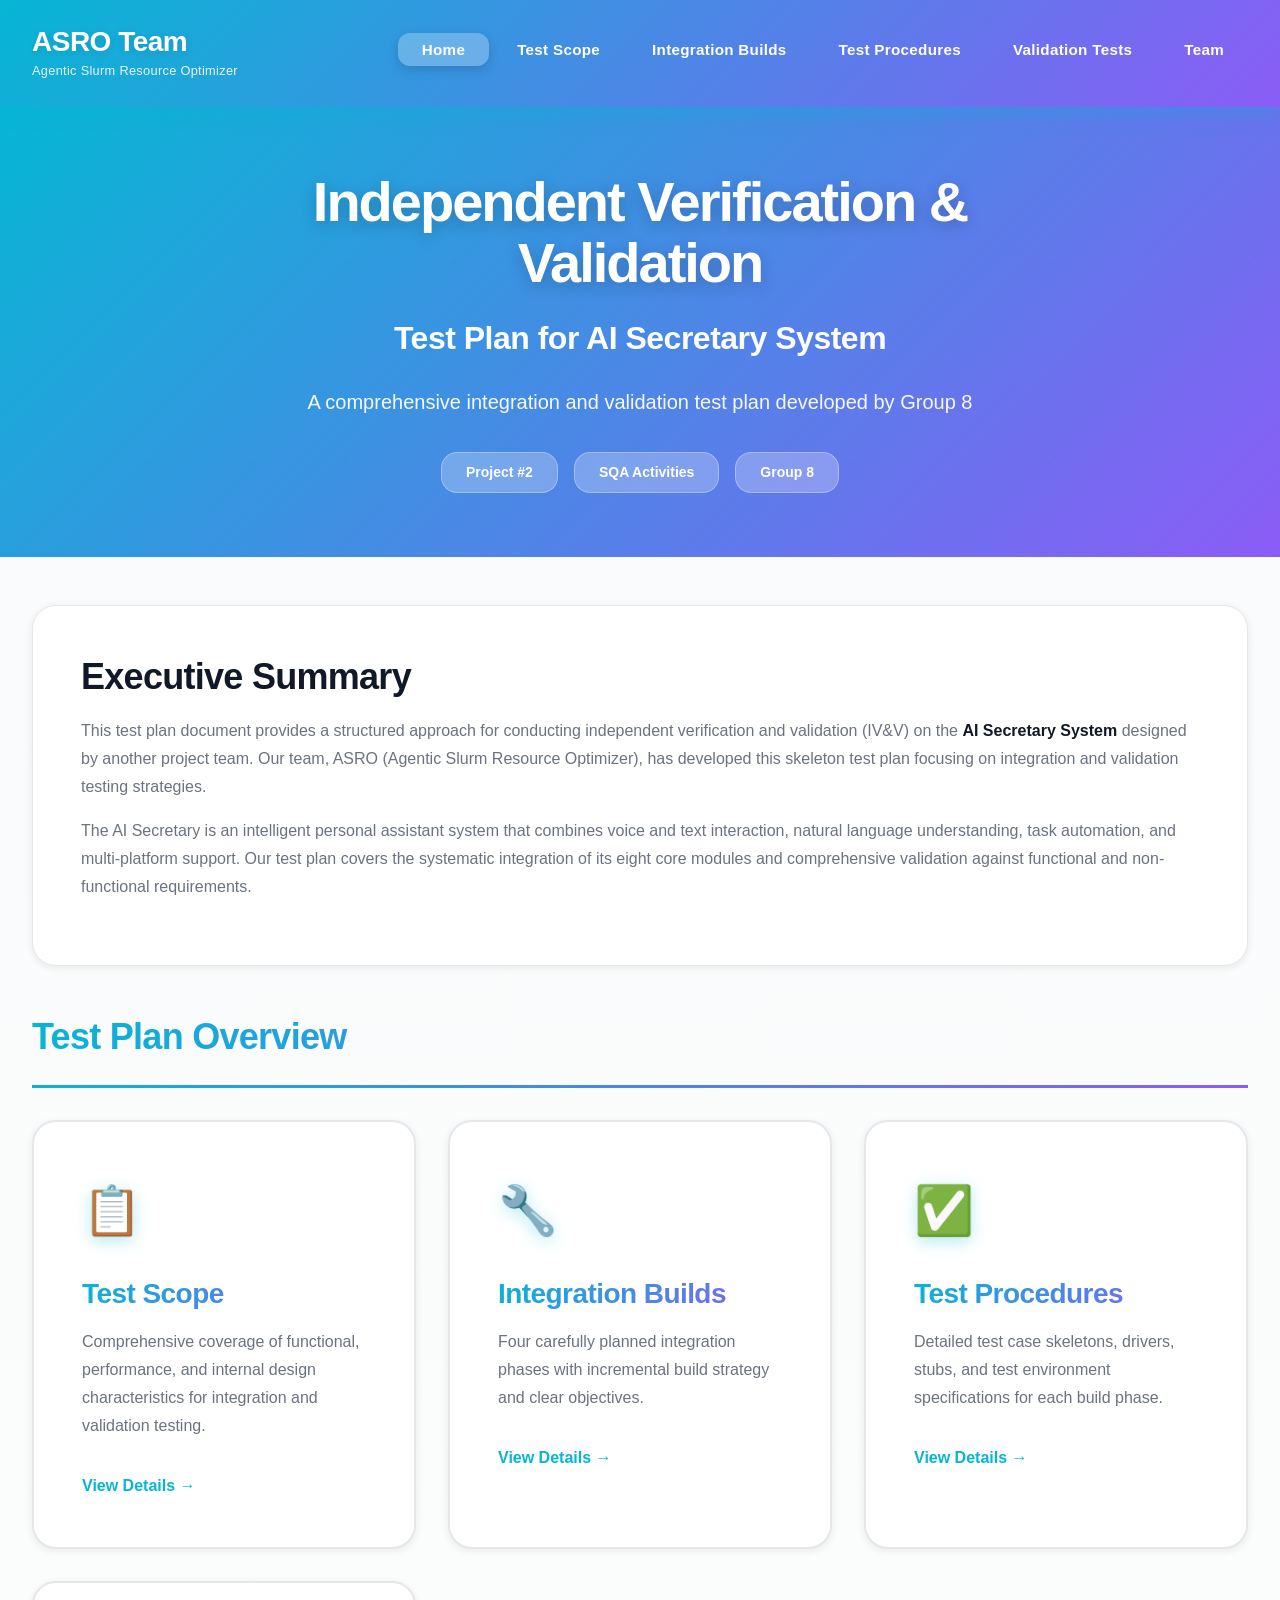
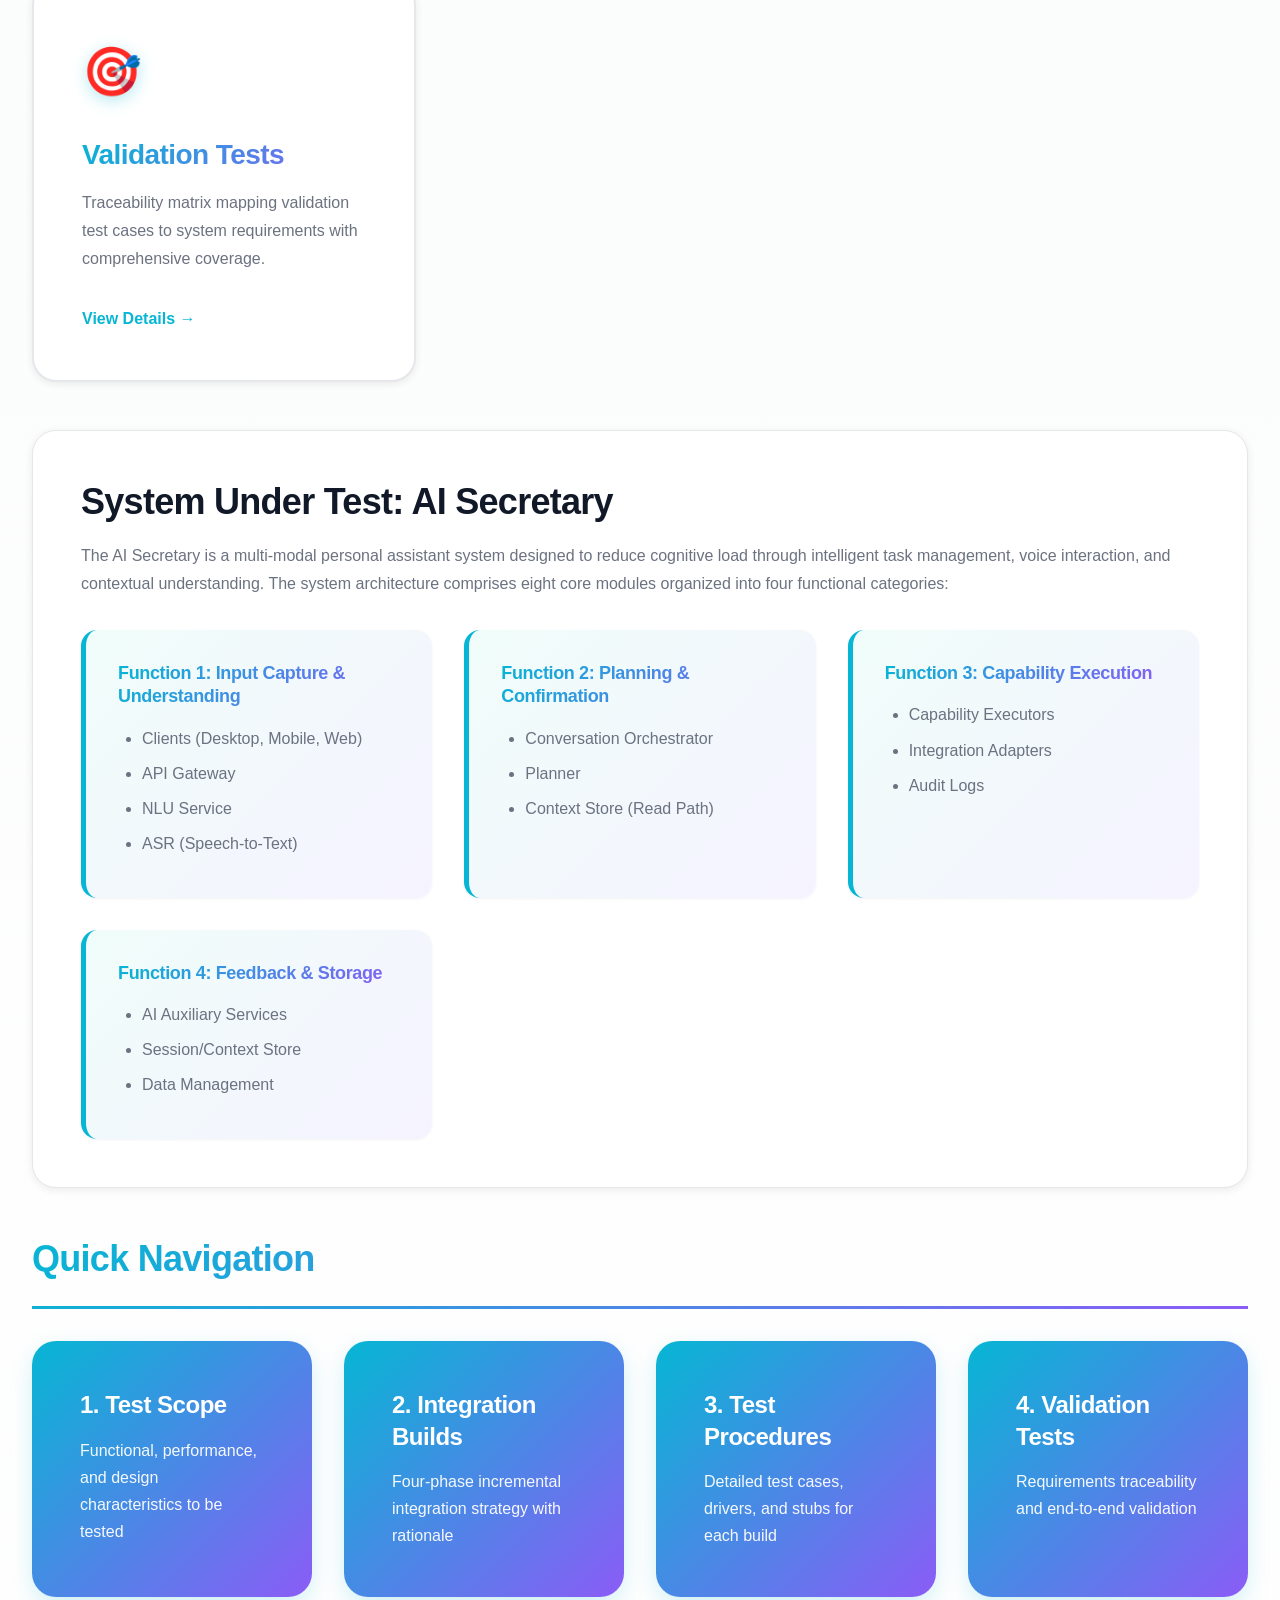
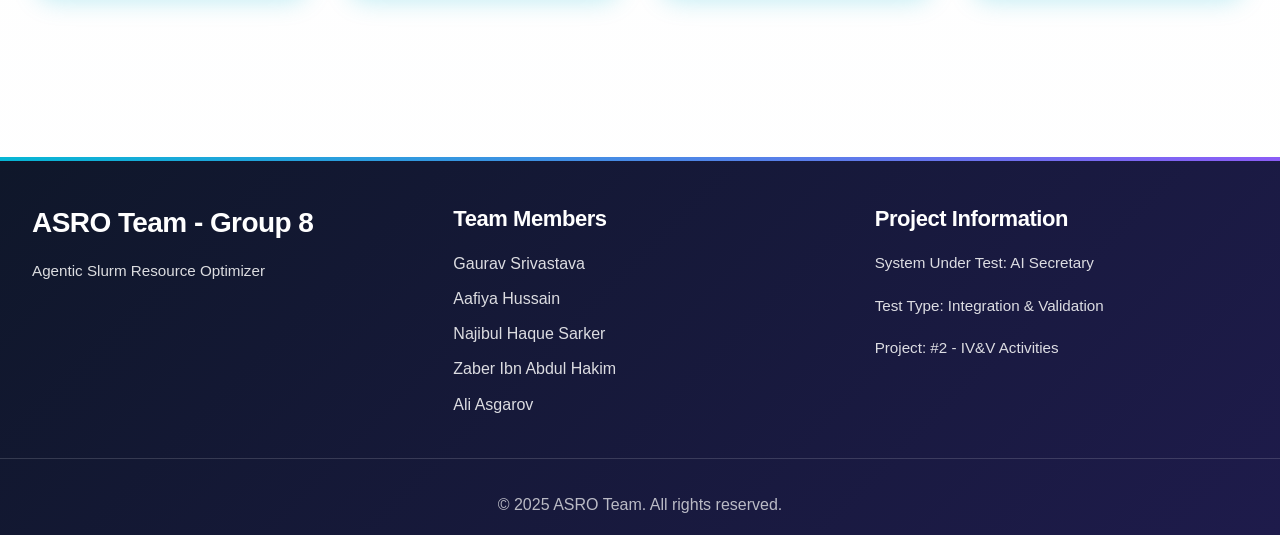
==== index.html @ b24b1ef7 "initial webpage" ====
<!DOCTYPE html>
<html lang="en">
<head>
    <meta charset="UTF-8">
    <meta name="viewport" content="width=device-width, initial-scale=1.0">
    <title>AI Secretary - Test Plan | ASRO Team</title>
    <link rel="stylesheet" href="styles.css">
</head>
<body>
    <nav class="navbar">
        <div class="nav-container">
            <a href="index.html" class="nav-brand">
                <h1>ASRO Team</h1>
                <p class="subtitle">Agentic Slurm Resource Optimizer</p>
            </a>
            <ul class="nav-menu">
                <li><a href="index.html" class="active">Home</a></li>
                <li><a href="test-scope.html">Test Scope</a></li>
                <li><a href="integration-builds.html">Integration Builds</a></li>
                <li><a href="test-procedures.html">Test Procedures</a></li>
                <li><a href="validation-tests.html">Validation Tests</a></li>
                <li><a href="team.html">Team</a></li>
            </ul>
        </div>
    </nav>

    <header class="hero">
        <div class="hero-content">
            <h1 class="hero-title">Independent Verification & Validation</h1>
            <h2 class="hero-subtitle">Test Plan for AI Secretary System</h2>
            <p class="hero-description">
                A comprehensive integration and validation test plan developed by Group 8
            </p>
            <div class="hero-meta">
                <span class="badge">Project #2</span>
                <span class="badge">SQA Activities</span>
                <span class="badge">Group 8</span>
            </div>
        </div>
    </header>

    <main class="container">
        <section class="intro-section">
            <div class="content-card">
                <h2>Executive Summary</h2>
                <p>
                    This test plan document provides a structured approach for conducting independent verification
                    and validation (IV&V) on the <strong>AI Secretary System</strong> designed by another project team.
                    Our team, ASRO (Agentic Slurm Resource Optimizer), has developed this skeleton test plan focusing
                    on integration and validation testing strategies.
                </p>
                <p>
                    The AI Secretary is an intelligent personal assistant system that combines voice and text interaction,
                    natural language understanding, task automation, and multi-platform support. Our test plan covers the
                    systematic integration of its eight core modules and comprehensive validation against functional and
                    non-functional requirements.
                </p>
            </div>
        </section>

        <section class="overview-section">
            <h2 class="section-title">Test Plan Overview</h2>
            <div class="card-grid">
                <div class="feature-card">
                    <div class="card-icon">📋</div>
                    <h3>Test Scope</h3>
                    <p>Comprehensive coverage of functional, performance, and internal design characteristics for integration and validation testing.</p>
                    <a href="test-scope.html" class="card-link">View Details →</a>
                </div>

                <div class="feature-card">
                    <div class="card-icon">🔧</div>
                    <h3>Integration Builds</h3>
                    <p>Four carefully planned integration phases with incremental build strategy and clear objectives.</p>
                    <a href="integration-builds.html" class="card-link">View Details →</a>
                </div>

                <div class="feature-card">
                    <div class="card-icon">✅</div>
                    <h3>Test Procedures</h3>
                    <p>Detailed test case skeletons, drivers, stubs, and test environment specifications for each build phase.</p>
                    <a href="test-procedures.html" class="card-link">View Details →</a>
                </div>

                <div class="feature-card">
                    <div class="card-icon">🎯</div>
                    <h3>Validation Tests</h3>
                    <p>Traceability matrix mapping validation test cases to system requirements with comprehensive coverage.</p>
                    <a href="validation-tests.html" class="card-link">View Details →</a>
                </div>
            </div>
        </section>

        <section class="system-overview">
            <div class="content-card">
                <h2>System Under Test: AI Secretary</h2>
                <p>
                    The AI Secretary is a multi-modal personal assistant system designed to reduce cognitive load
                    through intelligent task management, voice interaction, and contextual understanding. The system
                    architecture comprises eight core modules organized into four functional categories:
                </p>

                <div class="module-grid">
                    <div class="module-item">
                        <h4>Function 1: Input Capture & Understanding</h4>
                        <ul>
                            <li>Clients (Desktop, Mobile, Web)</li>
                            <li>API Gateway</li>
                            <li>NLU Service</li>
                            <li>ASR (Speech-to-Text)</li>
                        </ul>
                    </div>

                    <div class="module-item">
                        <h4>Function 2: Planning & Confirmation</h4>
                        <ul>
                            <li>Conversation Orchestrator</li>
                            <li>Planner</li>
                            <li>Context Store (Read Path)</li>
                        </ul>
                    </div>

                    <div class="module-item">
                        <h4>Function 3: Capability Execution</h4>
                        <ul>
                            <li>Capability Executors</li>
                            <li>Integration Adapters</li>
                            <li>Audit Logs</li>
                        </ul>
                    </div>

                    <div class="module-item">
                        <h4>Function 4: Feedback & Storage</h4>
                        <ul>
                            <li>AI Auxiliary Services</li>
                            <li>Session/Context Store</li>
                            <li>Data Management</li>
                        </ul>
                    </div>
                </div>
            </div>
        </section>

        <section class="quicklinks-section">
            <h2 class="section-title">Quick Navigation</h2>
            <div class="quicklinks-grid">
                <a href="test-scope.html" class="quicklink-item">
                    <h3>1. Test Scope</h3>
                    <p>Functional, performance, and design characteristics to be tested</p>
                </a>
                <a href="integration-builds.html" class="quicklink-item">
                    <h3>2. Integration Builds</h3>
                    <p>Four-phase incremental integration strategy with rationale</p>
                </a>
                <a href="test-procedures.html" class="quicklink-item">
                    <h3>3. Test Procedures</h3>
                    <p>Detailed test cases, drivers, and stubs for each build</p>
                </a>
                <a href="validation-tests.html" class="quicklink-item">
                    <h3>4. Validation Tests</h3>
                    <p>Requirements traceability and end-to-end validation</p>
                </a>
            </div>
        </section>
    </main>

    <footer class="footer">
        <div class="footer-content">
            <div class="footer-section">
                <h3>ASRO Team - Group 8</h3>
                <p>Agentic Slurm Resource Optimizer</p>
            </div>
            <div class="footer-section">
                <h4>Team Members</h4>
                <ul>
                    <li>Gaurav Srivastava</li>
                    <li>Aafiya Hussain</li>
                    <li>Najibul Haque Sarker</li>
                    <li>Zaber Ibn Abdul Hakim</li>
                    <li>Ali Asgarov</li>
                </ul>
            </div>
            <div class="footer-section">
                <h4>Project Information</h4>
                <p>System Under Test: AI Secretary</p>
                <p>Test Type: Integration & Validation</p>
                <p>Project: #2 - IV&V Activities</p>
            </div>
        </div>
        <div class="footer-bottom">
            <p>&copy; 2025 ASRO Team. All rights reserved.</p>
        </div>
    </footer>

    <script src="script.js"></script>
</body>
</html>
---- styles.css ----
/* ===================================
   AI Secretary Test Plan Stylesheet
   ASRO Team - Group 8
   Modern & Beautiful Design
   =================================== */

/* ===================================
   CSS VARIABLES & COLOR PALETTE
   =================================== */
:root {
    /* Primary Colors - Modern Teal/Cyan */
    --primary-color: #06b6d4;
    --primary-dark: #0891b2;
    --primary-light: #22d3ee;

    /* Secondary Colors - Deep Purple/Violet */
    --secondary-color: #8b5cf6;
    --secondary-dark: #7c3aed;
    --secondary-light: #a78bfa;

    /* Accent Colors - Vibrant Coral/Pink */
    --accent-color: #f43f5e;
    --accent-light: #fb7185;
    --accent-dark: #e11d48;

    /* Success/Info Colors */
    --success: #10b981;
    --info: #3b82f6;
    --warning: #f59e0b;
    --error: #ef4444;

    /* Neutral Colors - Warm Grays */
    --background: #ffffff;
    --background-secondary: #f9fafb;
    --background-tertiary: #f3f4f6;
    --background-card: #ffffff;

    --text-primary: #111827;
    --text-secondary: #6b7280;
    --text-muted: #9ca3af;

    /* Border & Divider */
    --border-color: #e5e7eb;
    --border-color-dark: #d1d5db;

    /* Priority Colors */
    --priority-high: #dc2626;
    --priority-medium: #f59e0b;
    --priority-low: #10b981;

    /* Shadows - Softer, more natural */
    --shadow-sm: 0 1px 3px 0 rgba(0, 0, 0, 0.05);
    --shadow: 0 2px 8px 0 rgba(0, 0, 0, 0.08);
    --shadow-md: 0 4px 12px -1px rgba(0, 0, 0, 0.1);
    --shadow-lg: 0 10px 24px -3px rgba(0, 0, 0, 0.12);
    --shadow-xl: 0 20px 40px -5px rgba(0, 0, 0, 0.15);
    --shadow-colored: 0 8px 24px -4px rgba(6, 182, 212, 0.25);

    /* Gradients */
    --gradient-primary: linear-gradient(135deg, #06b6d4 0%, #8b5cf6 100%);
    --gradient-secondary: linear-gradient(135deg, #f43f5e 0%, #8b5cf6 100%);
    --gradient-accent: linear-gradient(135deg, #22d3ee 0%, #a78bfa 100%);
    --gradient-warm: linear-gradient(135deg, #fbbf24 0%, #f43f5e 100%);
    --gradient-cool: linear-gradient(135deg, #06b6d4 0%, #3b82f6 100%);

    /* Typography */
    --font-primary: -apple-system, BlinkMacSystemFont, 'Segoe UI', 'Roboto', 'Oxygen', 'Ubuntu', 'Cantarell', sans-serif;
    --font-mono: 'SF Mono', 'Monaco', 'Inconsolata', 'Courier New', monospace;

    /* Spacing */
    --spacing-xs: 0.25rem;
    --spacing-sm: 0.5rem;
    --spacing-md: 1rem;
    --spacing-lg: 1.5rem;
    --spacing-xl: 2rem;
    --spacing-2xl: 3rem;
    --spacing-3xl: 4rem;

    /* Border Radius */
    --radius-sm: 0.375rem;
    --radius: 0.5rem;
    --radius-lg: 0.75rem;
    --radius-xl: 1rem;
    --radius-2xl: 1.5rem;

    /* Transitions */
    --transition-fast: all 0.15s ease;
    --transition: all 0.25s ease;
    --transition-slow: all 0.4s ease;
}

/* ===================================
   RESET & BASE STYLES
   =================================== */
* {
    margin: 0;
    padding: 0;
    box-sizing: border-box;
}

html {
    scroll-behavior: smooth;
    font-size: 16px;
}

body {
    font-family: var(--font-primary);
    color: var(--text-primary);
    background: linear-gradient(to bottom, #f9fafb 0%, #ffffff 100%);
    line-height: 1.7;
    -webkit-font-smoothing: antialiased;
    -moz-osx-font-smoothing: grayscale;
}

/* ===================================
   TYPOGRAPHY
   =================================== */
h1, h2, h3, h4, h5, h6 {
    font-weight: 700;
    line-height: 1.3;
    margin-bottom: var(--spacing-md);
    color: var(--text-primary);
    letter-spacing: -0.02em;
}

h1 { font-size: 2.75rem; font-weight: 800; }
h2 { font-size: 2.25rem; font-weight: 700; }
h3 { font-size: 1.75rem; font-weight: 700; }
h4 { font-size: 1.375rem; font-weight: 600; }
h5 { font-size: 1.125rem; font-weight: 600; }
h6 { font-size: 1rem; font-weight: 600; }

p {
    margin-bottom: var(--spacing-md);
    color: var(--text-secondary);
    line-height: 1.75;
}

a {
    color: var(--primary-color);
    text-decoration: none;
    transition: var(--transition-fast);
    font-weight: 500;
}

a:hover {
    color: var(--primary-dark);
}

ul, ol {
    margin-bottom: var(--spacing-md);
    padding-left: var(--spacing-xl);
}

li {
    margin-bottom: var(--spacing-sm);
    color: var(--text-secondary);
    line-height: 1.7;
}

strong {
    font-weight: 600;
    color: var(--text-primary);
}

code {
    font-family: var(--font-mono);
    background: linear-gradient(135deg, #fef3c7 0%, #ddd6fe 100%);
    padding: 0.2rem 0.5rem;
    border-radius: var(--radius-sm);
    font-size: 0.875rem;
    color: #7c3aed;
    font-weight: 500;
}

/* ===================================
   NAVIGATION BAR - Beautiful Gradient
   =================================== */
.navbar {
    background: var(--gradient-primary);
    color: white;
    padding: var(--spacing-lg) 0;
    box-shadow: 0 4px 20px rgba(6, 182, 212, 0.3);
    position: sticky;
    top: 0;
    z-index: 1000;
    backdrop-filter: blur(10px);
}

.nav-container {
    max-width: 1400px;
    margin: 0 auto;
    padding: 0 var(--spacing-xl);
    display: flex;
    justify-content: space-between;
    align-items: center;
}

.nav-brand {
    text-decoration: none;
    transition: var(--transition-fast);
}

.nav-brand:hover {
    opacity: 0.9;
    transform: scale(1.02);
}

.nav-brand h1 {
    font-size: 1.75rem;
    margin: 0;
    color: white;
    font-weight: 800;
    letter-spacing: -0.5px;
    text-shadow: 0 2px 8px rgba(0, 0, 0, 0.1);
}

.nav-brand .subtitle {
    font-size: 0.8rem;
    margin: 0;
    opacity: 0.95;
    color: rgba(255, 255, 255, 0.95);
    font-weight: 500;
    letter-spacing: 0.3px;
}

.nav-menu {
    list-style: none;
    display: flex;
    gap: var(--spacing-xs);
    margin: 0;
    padding: 0;
}

.nav-menu li a {
    color: white;
    padding: var(--spacing-sm) var(--spacing-lg);
    border-radius: var(--radius-lg);
    transition: var(--transition-fast);
    text-decoration: none;
    font-weight: 600;
    font-size: 0.95rem;
    letter-spacing: 0.3px;
}

.nav-menu li a:hover {
    background: rgba(255, 255, 255, 0.2);
    transform: translateY(-2px);
}

.nav-menu li a.active {
    background: rgba(255, 255, 255, 0.25);
    font-weight: 700;
    box-shadow: 0 4px 12px rgba(0, 0, 0, 0.15);
}

/* ===================================
   HERO SECTION - Stunning Gradient
   =================================== */
.hero {
    background: var(--gradient-primary);
    color: white;
    padding: var(--spacing-3xl) var(--spacing-xl);
    text-align: center;
    position: relative;
    overflow: hidden;
}

.hero::before {
    content: '';
    position: absolute;
    top: 0;
    left: 0;
    right: 0;
    bottom: 0;
    background: url('data:image/svg+xml,<svg width="100" height="100" xmlns="http://www.w3.org/2000/svg"><circle cx="50" cy="50" r="1" fill="white" opacity="0.1"/></svg>');
    opacity: 0.3;
}

.hero-content {
    max-width: 900px;
    margin: 0 auto;
    position: relative;
    z-index: 1;
}

.hero-title {
    font-size: 3.5rem;
    margin-bottom: var(--spacing-lg);
    color: white;
    font-weight: 900;
    letter-spacing: -2px;
    text-shadow: 0 4px 16px rgba(0, 0, 0, 0.2);
    line-height: 1.1;
}

.hero-subtitle {
    font-size: 2rem;
    margin-bottom: var(--spacing-lg);
    color: rgba(255, 255, 255, 0.98);
    font-weight: 700;
    letter-spacing: -0.5px;
}

.hero-description {
    font-size: 1.25rem;
    margin-bottom: var(--spacing-xl);
    color: rgba(255, 255, 255, 0.95);
    line-height: 1.8;
    font-weight: 400;
}

.hero-meta {
    display: flex;
    gap: var(--spacing-md);
    justify-content: center;
    flex-wrap: wrap;
}

/* ===================================
   CONTAINER & LAYOUT
   =================================== */
.container {
    max-width: 1400px;
    margin: 0 auto;
    padding: var(--spacing-2xl) var(--spacing-xl);
}

.page-content {
    padding-top: var(--spacing-2xl);
}

.page-header {
    text-align: center;
    margin-bottom: var(--spacing-2xl);
    padding-bottom: var(--spacing-xl);
    border-bottom: 3px solid transparent;
    border-image: var(--gradient-primary) 1;
}

.page-header h1 {
    font-size: 3rem;
    background: var(--gradient-primary);
    -webkit-background-clip: text;
    -webkit-text-fill-color: transparent;
    background-clip: text;
    margin-bottom: var(--spacing-lg);
    font-weight: 900;
}

.page-description {
    font-size: 1.25rem;
    color: var(--text-secondary);
    max-width: 800px;
    margin: 0 auto;
    line-height: 1.8;
}

/* ===================================
   CARDS - Beautiful Modern Design
   =================================== */
.content-card {
    background: var(--background-card);
    border: 1px solid var(--border-color);
    border-radius: var(--radius-2xl);
    padding: var(--spacing-2xl);
    margin-bottom: var(--spacing-xl);
    box-shadow: var(--shadow);
    transition: var(--transition);
}

.content-card:hover {
    box-shadow: var(--shadow-lg);
    transform: translateY(-2px);
}

.card-grid {
    display: grid;
    grid-template-columns: repeat(auto-fit, minmax(300px, 1fr));
    gap: var(--spacing-xl);
    margin-top: var(--spacing-xl);
}

.feature-card {
    background: var(--background-card);
    border: 2px solid var(--border-color);
    border-radius: var(--radius-2xl);
    padding: var(--spacing-2xl);
    transition: var(--transition);
    box-shadow: var(--shadow);
    position: relative;
    overflow: hidden;
}

.feature-card::before {
    content: '';
    position: absolute;
    top: 0;
    left: 0;
    right: 0;
    height: 4px;
    background: var(--gradient-primary);
    transform: scaleX(0);
    transform-origin: left;
    transition: transform 0.4s ease;
}

.feature-card:hover::before {
    transform: scaleX(1);
}

.feature-card:hover {
    transform: translateY(-8px);
    box-shadow: var(--shadow-colored);
    border-color: var(--primary-light);
}

.card-icon {
    font-size: 3rem;
    margin-bottom: var(--spacing-lg);
    filter: drop-shadow(0 4px 8px rgba(6, 182, 212, 0.3));
}

.feature-card h3 {
    background: var(--gradient-primary);
    -webkit-background-clip: text;
    -webkit-text-fill-color: transparent;
    background-clip: text;
    margin-bottom: var(--spacing-md);
    font-weight: 700;
}

.card-link {
    display: inline-flex;
    align-items: center;
    gap: var(--spacing-sm);
    margin-top: var(--spacing-md);
    color: var(--primary-color);
    font-weight: 700;
    transition: var(--transition-fast);
}

.card-link:hover {
    color: var(--primary-dark);
    transform: translateX(8px);
}

/* ===================================
   BADGES & TAGS
   =================================== */
.badge {
    display: inline-block;
    padding: var(--spacing-sm) var(--spacing-lg);
    border-radius: var(--radius-xl);
    background: rgba(255, 255, 255, 0.25);
    color: white;
    font-size: 0.875rem;
    font-weight: 700;
    backdrop-filter: blur(10px);
    border: 1px solid rgba(255, 255, 255, 0.3);
}

.priority-high {
    color: var(--priority-high);
    font-weight: 700;
    text-shadow: 0 1px 2px rgba(220, 38, 38, 0.1);
}

.priority-medium {
    color: var(--priority-medium);
    font-weight: 700;
}

.priority-low {
    color: var(--priority-low);
    font-weight: 700;
}

/* ===================================
   SECTIONS
   =================================== */
.section-title {
    font-size: 2.25rem;
    background: var(--gradient-primary);
    -webkit-background-clip: text;
    -webkit-text-fill-color: transparent;
    background-clip: text;
    margin-bottom: var(--spacing-xl);
    padding-bottom: var(--spacing-lg);
    border-bottom: 3px solid transparent;
    border-image: var(--gradient-primary) 1;
    font-weight: 800;
}

.intro-section,
.overview-section,
.system-overview,
.quicklinks-section {
    margin-bottom: var(--spacing-2xl);
}

/* ===================================
   MODULE GRID
   =================================== */
.module-grid {
    display: grid;
    grid-template-columns: repeat(auto-fit, minmax(300px, 1fr));
    gap: var(--spacing-xl);
    margin-top: var(--spacing-xl);
}

.module-item {
    background: linear-gradient(135deg, #f0fdfa 0%, #f5f3ff 100%);
    padding: var(--spacing-xl);
    border-radius: var(--radius-xl);
    border-left: 5px solid var(--primary-color);
    box-shadow: var(--shadow-sm);
    transition: var(--transition);
}

.module-item:hover {
    transform: translateX(4px);
    box-shadow: var(--shadow-md);
}

.module-item h4 {
    background: var(--gradient-primary);
    -webkit-background-clip: text;
    -webkit-text-fill-color: transparent;
    background-clip: text;
    margin-bottom: var(--spacing-md);
    font-size: 1.125rem;
    font-weight: 700;
}

.module-item ul {
    margin: 0;
    padding-left: var(--spacing-lg);
}

/* ===================================
   QUICK LINKS - Vibrant Cards
   =================================== */
.quicklinks-grid {
    display: grid;
    grid-template-columns: repeat(auto-fit, minmax(280px, 1fr));
    gap: var(--spacing-xl);
    margin-top: var(--spacing-xl);
}

.quicklink-item {
    background: var(--gradient-primary);
    color: white;
    padding: var(--spacing-2xl);
    border-radius: var(--radius-2xl);
    transition: var(--transition);
    text-decoration: none;
    box-shadow: var(--shadow-colored);
    position: relative;
    overflow: hidden;
}

.quicklink-item::before {
    content: '';
    position: absolute;
    top: -50%;
    right: -50%;
    width: 200%;
    height: 200%;
    background: radial-gradient(circle, rgba(255,255,255,0.1) 0%, transparent 70%);
    transform: scale(0);
    transition: transform 0.6s ease;
}

.quicklink-item:hover::before {
    transform: scale(1);
}

.quicklink-item:hover {
    transform: translateY(-8px) scale(1.02);
    box-shadow: 0 16px 48px -8px rgba(6, 182, 212, 0.4);
}

.quicklink-item h3 {
    color: white;
    margin-bottom: var(--spacing-md);
    font-weight: 800;
    font-size: 1.5rem;
}

.quicklink-item p {
    color: rgba(255, 255, 255, 0.95);
    margin: 0;
    font-size: 1rem;
    line-height: 1.7;
}

/* ===================================
   TEST SCOPE STYLES
   =================================== */
.scope-section {
    margin-bottom: var(--spacing-2xl);
}

.scope-category {
    background: linear-gradient(to right, #f0fdfa 0%, #ffffff 100%);
    border-radius: var(--radius-2xl);
    padding: var(--spacing-2xl);
    margin-bottom: var(--spacing-xl);
    border-left: 5px solid var(--primary-color);
    box-shadow: var(--shadow-sm);
    transition: var(--transition);
}

.scope-category:hover {
    box-shadow: var(--shadow-md);
    transform: translateX(4px);
}

.scope-category h3 {
    background: var(--gradient-primary);
    -webkit-background-clip: text;
    -webkit-text-fill-color: transparent;
    background-clip: text;
    margin-bottom: var(--spacing-md);
    font-weight: 700;
}

.scope-details {
    margin-top: var(--spacing-md);
}

.out-of-scope {
    background: linear-gradient(135deg, #fef3c7 0%, #fecaca 50%, #fae8ff 100%);
    padding: var(--spacing-xl);
    border-radius: var(--radius-xl);
    border-left: 5px solid var(--warning);
    box-shadow: var(--shadow-sm);
}

/* ===================================
   INTEGRATION BUILDS - Enhanced Design
   =================================== */

/* Vertical Timeline Section */
.timeline-visual-section {
    margin-bottom: var(--spacing-3xl);
}

.timeline-intro {
    text-align: center;
    font-size: 1.125rem;
    color: var(--text-secondary);
    max-width: 900px;
    margin: 0 auto var(--spacing-2xl);
    line-height: 1.8;
}

.vertical-timeline {
    position: relative;
    max-width: 1000px;
    margin: 0 auto;
    padding: var(--spacing-xl) 0;
}

/* Timeline connector line */
.vertical-timeline::before {
    content: '';
    position: absolute;
    left: 50px;
    top: 0;
    bottom: 0;
    width: 4px;
    background: linear-gradient(to bottom, var(--primary-color), var(--secondary-color));
    border-radius: var(--radius-xl);
}

.timeline-phase {
    position: relative;
    display: flex;
    gap: var(--spacing-2xl);
    margin-bottom: var(--spacing-3xl);
    animation: fadeInUp 0.6s ease forwards;
    opacity: 0;
}

.timeline-phase:nth-child(1) { animation-delay: 0.1s; }
.timeline-phase:nth-child(2) { animation-delay: 0.2s; }
.timeline-phase:nth-child(3) { animation-delay: 0.3s; }
.timeline-phase:nth-child(4) { animation-delay: 0.4s; }
.timeline-phase:nth-child(5) { animation-delay: 0.5s; }

@keyframes fadeInUp {
    from {
        opacity: 0;
        transform: translateY(30px);
    }
    to {
        opacity: 1;
        transform: translateY(0);
    }
}

.phase-marker {
    flex-shrink: 0;
    width: 100px;
    height: 100px;
    border-radius: 50%;
    display: flex;
    align-items: center;
    justify-content: center;
    font-weight: 900;
    font-size: 1.5rem;
    color: white;
    box-shadow: 0 8px 24px rgba(6, 182, 212, 0.4);
    border: 5px solid white;
    position: relative;
    z-index: 2;
    transition: var(--transition);
}

.phase-marker:hover {
    transform: scale(1.1) rotate(-5deg);
}

.phase-1 { background: linear-gradient(135deg, #06b6d4 0%, #3b82f6 100%); }
.phase-2 { background: linear-gradient(135deg, #3b82f6 0%, #8b5cf6 100%); }
.phase-3 { background: linear-gradient(135deg, #8b5cf6 0%, #a855f7 100%); }
.phase-4 { background: linear-gradient(135deg, #a855f7 0%, #f43f5e 100%); }
.phase-5 { background: linear-gradient(135deg, #f43f5e 0%, #10b981 100%); }

.phase-number {
    font-size: 1.25rem;
}

.phase-content {
    flex: 1;
    background: var(--background-card);
    border: 2px solid var(--border-color);
    border-radius: var(--radius-2xl);
    padding: var(--spacing-2xl);
    box-shadow: var(--shadow-md);
    transition: var(--transition);
    position: relative;
    overflow: hidden;
}

.phase-content::before {
    content: '';
    position: absolute;
    top: 0;
    left: 0;
    right: 0;
    height: 5px;
    background: linear-gradient(90deg, var(--primary-color), var(--secondary-color));
}

.phase-content:hover {
    box-shadow: var(--shadow-xl);
    transform: translateX(8px);
    border-color: var(--primary-light);
}

.phase-header {
    display: flex;
    justify-content: space-between;
    align-items: center;
    margin-bottom: var(--spacing-lg);
    flex-wrap: wrap;
    gap: var(--spacing-md);
}

.phase-header h3 {
    background: var(--gradient-primary);
    -webkit-background-clip: text;
    -webkit-text-fill-color: transparent;
    background-clip: text;
    margin: 0;
    font-size: 1.75rem;
    font-weight: 800;
}

.phase-duration {
    background: linear-gradient(135deg, #06b6d4 0%, #8b5cf6 100%);
    color: white;
    padding: var(--spacing-sm) var(--spacing-lg);
    border-radius: var(--radius-xl);
    font-weight: 700;
    font-size: 0.95rem;
    box-shadow: var(--shadow-sm);
}

.phase-description {
    color: var(--text-secondary);
    line-height: 1.8;
    margin-bottom: var(--spacing-lg);
    font-size: 1.05rem;
}

.phase-deliverables {
    background: linear-gradient(135deg, #f0fdfa 0%, #faf5ff 100%);
    padding: var(--spacing-lg);
    border-radius: var(--radius-lg);
    border-left: 4px solid var(--primary-color);
}

.phase-deliverables strong {
    color: var(--primary-color);
    font-size: 1.05rem;
    display: block;
    margin-bottom: var(--spacing-sm);
}

.phase-deliverables ul {
    margin: 0;
    padding-left: var(--spacing-xl);
}

.phase-deliverables li {
    color: var(--text-secondary);
    margin-bottom: var(--spacing-sm);
    line-height: 1.6;
}

/* Timeline Summary Card */
.timeline-summary-card {
    background: linear-gradient(135deg, #ecfeff 0%, #f5f3ff 50%, #fef3c7 100%);
    border-radius: var(--radius-2xl);
    padding: var(--spacing-2xl);
    margin-top: var(--spacing-3xl);
    box-shadow: var(--shadow-lg);
    border: 2px solid var(--border-color);
}

.timeline-summary-card h3 {
    background: var(--gradient-primary);
    -webkit-background-clip: text;
    -webkit-text-fill-color: transparent;
    background-clip: text;
    text-align: center;
    font-size: 2rem;
    margin-bottom: var(--spacing-xl);
    font-weight: 800;
}

.summary-stats {
    display: grid;
    grid-template-columns: repeat(auto-fit, minmax(200px, 1fr));
    gap: var(--spacing-lg);
    margin-bottom: var(--spacing-xl);
}

.stat-item {
    background: var(--background-card);
    padding: var(--spacing-xl);
    border-radius: var(--radius-xl);
    text-align: center;
    box-shadow: var(--shadow-md);
    border: 2px solid var(--border-color);
    transition: var(--transition);
}

.stat-item:hover {
    transform: translateY(-4px);
    box-shadow: var(--shadow-xl);
}

.stat-value {
    font-size: 2.5rem;
    font-weight: 900;
    background: var(--gradient-primary);
    -webkit-background-clip: text;
    -webkit-text-fill-color: transparent;
    background-clip: text;
    margin-bottom: var(--spacing-sm);
}

.stat-label {
    color: var(--text-secondary);
    font-size: 1rem;
    font-weight: 600;
}

.summary-note {
    background: var(--background-card);
    padding: var(--spacing-lg);
    border-radius: var(--radius-lg);
    border-left: 4px solid var(--info);
    color: var(--text-secondary);
    line-height: 1.8;
    margin: 0;
}

.summary-note strong {
    color: var(--info);
}

/* Horizontal Build Timeline (existing) */
.build-timeline {
    display: grid;
    grid-template-columns: repeat(auto-fit, minmax(250px, 1fr));
    gap: var(--spacing-xl);
    margin: var(--spacing-2xl) 0;
}

.timeline-item {
    text-align: center;
    position: relative;
}

.timeline-marker {
    width: 80px;
    height: 80px;
    background: var(--gradient-primary);
    color: white;
    border-radius: 50%;
    display: flex;
    align-items: center;
    justify-content: center;
    font-size: 2rem;
    font-weight: 900;
    margin: 0 auto var(--spacing-lg);
    box-shadow: 0 8px 24px rgba(6, 182, 212, 0.4);
    border: 4px solid white;
    transition: var(--transition);
}

.timeline-item:hover .timeline-marker {
    transform: scale(1.1) rotate(5deg);
}

.timeline-content h3 {
    background: var(--gradient-primary);
    -webkit-background-clip: text;
    -webkit-text-fill-color: transparent;
    background-clip: text;
    margin-bottom: var(--spacing-sm);
    font-size: 1.25rem;
    font-weight: 700;
}

.timeline-content p {
    color: var(--text-muted);
    font-size: 0.95rem;
    margin: 0;
}

.build-section {
    background: var(--background-card);
    border: 2px solid var(--border-color);
    border-radius: var(--radius-2xl);
    padding: var(--spacing-2xl);
    margin-bottom: var(--spacing-2xl);
    box-shadow: var(--shadow-md);
    transition: var(--transition);
    position: relative;
    overflow: hidden;
}

.build-section::before {
    content: '';
    position: absolute;
    top: 0;
    left: 0;
    right: 0;
    height: 6px;
    background: var(--gradient-primary);
}

.build-header {
    margin-bottom: var(--spacing-xl);
    padding-bottom: var(--spacing-lg);
    border-bottom: 2px solid var(--border-color);
}

.build-number {
    display: inline-block;
    background: var(--gradient-primary);
    color: white;
    padding: var(--spacing-md) var(--spacing-xl);
    border-radius: var(--radius-2xl);
    font-weight: 800;
    font-size: 1.25rem;
    margin-bottom: var(--spacing-md);
    box-shadow: var(--shadow-colored);
}

.build-details {
    margin-top: var(--spacing-xl);
}

.build-info-grid {
    display: grid;
    grid-template-columns: repeat(auto-fit, minmax(320px, 1fr));
    gap: var(--spacing-xl);
    margin-bottom: var(--spacing-xl);
}

.build-info-item {
    background: linear-gradient(135deg, #ecfeff 0%, #f5f3ff 100%);
    padding: var(--spacing-xl);
    border-radius: var(--radius-xl);
    border-left: 5px solid var(--primary-color);
    box-shadow: var(--shadow-sm);
}

.build-info-item h4 {
    background: var(--gradient-primary);
    -webkit-background-clip: text;
    -webkit-text-fill-color: transparent;
    background-clip: text;
    margin-bottom: var(--spacing-md);
    font-weight: 700;
}

.build-objective,
.build-rationale,
.build-risks {
    background: linear-gradient(to right, #f0fdfa 0%, #faf5ff 100%);
    padding: var(--spacing-xl);
    border-radius: var(--radius-xl);
    margin-bottom: var(--spacing-lg);
    border: 2px solid var(--border-color);
}

.build-objective h4 {
    color: var(--info);
    margin-bottom: var(--spacing-md);
    font-weight: 700;
}

.build-rationale h4 {
    color: var(--secondary-color);
    margin-bottom: var(--spacing-md);
    font-weight: 700;
}

.build-risks h4 {
    color: var(--accent-color);
    margin-bottom: var(--spacing-md);
    font-weight: 700;
}

.strategy-comparison {
    margin-top: var(--spacing-xl);
}

.comparison-table {
    width: 100%;
    border-collapse: separate;
    border-spacing: 0;
    margin-top: var(--spacing-lg);
    background: var(--background-card);
    border-radius: var(--radius-xl);
    overflow: hidden;
    box-shadow: var(--shadow-md);
}

.comparison-table thead {
    background: var(--gradient-primary);
    color: white;
}

.comparison-table th,
.comparison-table td {
    padding: var(--spacing-lg) var(--spacing-xl);
    text-align: left;
    border-bottom: 1px solid var(--border-color);
}

.comparison-table th {
    font-weight: 700;
    letter-spacing: 0.3px;
}

.comparison-table tbody tr {
    transition: var(--transition-fast);
}

.comparison-table tbody tr:hover {
    background: linear-gradient(to right, #ecfeff 0%, #f5f3ff 100%);
}

.comparison-table tbody tr:last-child td {
    border-bottom: none;
}

.strategy-benefits {
    background: linear-gradient(135deg, #d1fae5 0%, #d9f99d 100%);
    padding: var(--spacing-xl);
    border-radius: var(--radius-xl);
    margin-top: var(--spacing-xl);
    border-left: 5px solid var(--success);
    box-shadow: var(--shadow-sm);
}

/* ===================================
   TEST PROCEDURES STYLES
   =================================== */
.build-test-section {
    background: var(--background-card);
    border: 2px solid var(--border-color);
    border-radius: var(--radius-2xl);
    padding: var(--spacing-2xl);
    margin-bottom: var(--spacing-2xl);
    box-shadow: var(--shadow-md);
    position: relative;
    overflow: hidden;
}

.build-test-section::before {
    content: '';
    position: absolute;
    top: 0;
    left: 0;
    right: 0;
    height: 6px;
    background: var(--gradient-primary);
}

.build-test-header {
    margin-bottom: var(--spacing-xl);
}

.build-badge {
    display: inline-block;
    background: var(--gradient-primary);
    color: white;
    padding: var(--spacing-md) var(--spacing-xl);
    border-radius: var(--radius-2xl);
    font-weight: 800;
    margin-bottom: var(--spacing-md);
    box-shadow: var(--shadow-colored);
}

.test-purpose {
    background: linear-gradient(135deg, #dbeafe 0%, #e0e7ff 100%);
    padding: var(--spacing-xl);
    border-radius: var(--radius-xl);
    margin-bottom: var(--spacing-xl);
    border-left: 5px solid var(--info);
    box-shadow: var(--shadow-sm);
}

.test-cases,
.test-environment,
.overhead-software {
    margin-bottom: var(--spacing-xl);
}

.test-case {
    background: var(--background-card);
    border: 2px solid var(--border-color);
    border-radius: var(--radius-xl);
    padding: var(--spacing-xl);
    margin-bottom: var(--spacing-lg);
    box-shadow: var(--shadow-sm);
    transition: var(--transition);
}

.test-case:hover {
    box-shadow: var(--shadow-md);
    border-color: var(--primary-light);
    transform: translateY(-2px);
}

.test-case h4 {
    background: var(--gradient-primary);
    -webkit-background-clip: text;
    -webkit-text-fill-color: transparent;
    background-clip: text;
    margin-bottom: var(--spacing-md);
    font-size: 1.125rem;
    font-weight: 700;
}

.test-case-details {
    margin-top: var(--spacing-md);
}

.test-case-details ol {
    background: var(--background-secondary);
    padding: var(--spacing-lg);
    border-radius: var(--radius);
    border: 1px solid var(--border-color);
}

/* ===================================
   VALIDATION TESTS - Enhanced Tables
   =================================== */
.traceability-section {
    margin-bottom: var(--spacing-2xl);
}

.matrix-intro {
    color: var(--text-secondary);
    font-size: 1.25rem;
    margin-bottom: var(--spacing-xl);
    line-height: 1.8;
}

.matrix-container {
    margin-bottom: var(--spacing-2xl);
    overflow-x: auto;
}

.traceability-table {
    width: 100%;
    border-collapse: separate;
    border-spacing: 0;
    background: var(--background-card);
    border-radius: var(--radius-xl);
    overflow: hidden;
    box-shadow: var(--shadow-md);
}

.traceability-table thead {
    background: var(--gradient-primary);
    color: white;
}

.traceability-table th {
    padding: var(--spacing-lg) var(--spacing-xl);
    text-align: left;
    font-weight: 700;
    font-size: 1rem;
    letter-spacing: 0.3px;
}

.traceability-table td {
    padding: var(--spacing-md) var(--spacing-xl);
    border-bottom: 1px solid var(--border-color);
    color: var(--text-secondary);
}

.traceability-table tbody tr {
    transition: var(--transition-fast);
}

.traceability-table tbody tr:hover {
    background: linear-gradient(to right, #ecfeff 0%, #f5f3ff 100%);
}

.traceability-table tbody tr:last-child td {
    border-bottom: none;
}

.validation-tests-section {
    margin-bottom: var(--spacing-2xl);
}

.test-category {
    margin-bottom: var(--spacing-2xl);
}

.test-category > h3 {
    background: var(--gradient-secondary);
    -webkit-background-clip: text;
    -webkit-text-fill-color: transparent;
    background-clip: text;
    font-size: 2rem;
    margin-bottom: var(--spacing-xl);
    padding-bottom: var(--spacing-md);
    border-bottom: 3px solid transparent;
    border-image: var(--gradient-secondary) 1;
    font-weight: 800;
}

.validation-test-case {
    background: var(--background-card);
    border: 2px solid var(--border-color);
    border-radius: var(--radius-xl);
    padding: var(--spacing-xl);
    margin-bottom: var(--spacing-lg);
    box-shadow: var(--shadow-sm);
    transition: var(--transition);
}

.validation-test-case:hover {
    box-shadow: var(--shadow-md);
    border-color: var(--primary-light);
    transform: translateY(-2px);
}

.test-header {
    display: flex;
    align-items: center;
    gap: var(--spacing-md);
    margin-bottom: var(--spacing-md);
}

.test-id {
    background: var(--gradient-primary);
    color: white;
    padding: var(--spacing-sm) var(--spacing-lg);
    border-radius: var(--radius-lg);
    font-weight: 800;
    font-size: 0.875rem;
    box-shadow: var(--shadow-sm);
}

.test-header h4 {
    margin: 0;
    background: var(--gradient-primary);
    -webkit-background-clip: text;
    -webkit-text-fill-color: transparent;
    background-clip: text;
    font-weight: 700;
}

.test-details {
    margin-top: var(--spacing-md);
}

.test-details ol {
    background: var(--background-secondary);
    padding: var(--spacing-lg);
    border-radius: var(--radius);
    margin-top: var(--spacing-md);
    border: 1px solid var(--border-color);
}

.coverage-section {
    background: linear-gradient(135deg, #ecfeff 0%, #f5f3ff 50%, #fef3c7 100%);
    padding: var(--spacing-2xl);
    border-radius: var(--radius-2xl);
    margin-bottom: var(--spacing-2xl);
    box-shadow: var(--shadow-lg);
}

.coverage-stats {
    display: grid;
    grid-template-columns: repeat(auto-fit, minmax(320px, 1fr));
    gap: var(--spacing-xl);
    margin-bottom: var(--spacing-xl);
}

.coverage-stat {
    background: var(--background-card);
    padding: var(--spacing-2xl);
    border-radius: var(--radius-2xl);
    text-align: center;
    box-shadow: var(--shadow-md);
    border: 2px solid var(--border-color);
    transition: var(--transition);
}

.coverage-stat:hover {
    transform: translateY(-4px);
    box-shadow: var(--shadow-xl);
}

.stat-number {
    font-size: 3.5rem;
    font-weight: 900;
    background: var(--gradient-primary);
    -webkit-background-clip: text;
    -webkit-text-fill-color: transparent;
    background-clip: text;
    margin-bottom: var(--spacing-sm);
}

.stat-label {
    color: var(--text-secondary);
    font-size: 1.125rem;
    margin-bottom: var(--spacing-md);
    font-weight: 600;
}

.coverage-bar {
    background: var(--background-tertiary);
    height: 14px;
    border-radius: var(--radius-2xl);
    overflow: hidden;
    margin-bottom: var(--spacing-md);
    border: 1px solid var(--border-color);
}

.coverage-fill {
    height: 100%;
    background: var(--gradient-cool);
    transition: width 1.5s cubic-bezier(0.4, 0, 0.2, 1);
    box-shadow: 0 0 12px rgba(6, 182, 212, 0.5);
}

.stat-percentage {
    color: var(--success);
    font-weight: 900;
    font-size: 1.5rem;
}

/* ===================================
   TEAM STYLES - Simplified Design
   =================================== */
.team-members-section {
    margin-bottom: var(--spacing-2xl);
}

.team-intro-text {
    text-align: center;
    font-size: 1.125rem;
    color: var(--text-secondary);
    max-width: 800px;
    margin: 0 auto var(--spacing-2xl);
    line-height: 1.8;
}

.team-names-grid {
    display: grid;
    grid-template-columns: repeat(auto-fit, minmax(220px, 1fr));
    gap: var(--spacing-xl);
    margin-top: var(--spacing-xl);
}

.team-name-card {
    background: var(--background-card);
    border: 2px solid var(--border-color);
    border-radius: var(--radius-2xl);
    padding: var(--spacing-xl);
    text-align: center;
    box-shadow: var(--shadow-md);
    transition: var(--transition);
    position: relative;
    overflow: hidden;
}

.team-name-card::before {
    content: '';
    position: absolute;
    top: 0;
    left: 0;
    right: 0;
    height: 4px;
    background: var(--gradient-primary);
    transform: scaleX(0);
    transition: transform 0.4s ease;
}

.team-name-card:hover::before {
    transform: scaleX(1);
}

.team-name-card:hover {
    transform: translateY(-8px);
    box-shadow: var(--shadow-xl);
    border-color: var(--primary-light);
}

.member-avatar-simple {
    width: 80px;
    height: 80px;
    background: var(--gradient-primary);
    color: white;
    border-radius: 50%;
    display: flex;
    align-items: center;
    justify-content: center;
    font-size: 2rem;
    font-weight: 900;
    margin: 0 auto var(--spacing-md);
    box-shadow: 0 8px 24px rgba(6, 182, 212, 0.4);
    border: 4px solid white;
}

.team-name-card h3 {
    background: var(--gradient-primary);
    -webkit-background-clip: text;
    -webkit-text-fill-color: transparent;
    background-clip: text;
    margin: 0;
    font-weight: 800;
    font-size: 1.125rem;
}

.project-details-section {
    margin-bottom: var(--spacing-2xl);
}

.project-info-grid {
    display: grid;
    grid-template-columns: repeat(auto-fit, minmax(300px, 1fr));
    gap: var(--spacing-xl);
    margin-top: var(--spacing-xl);
}

.info-card {
    background: linear-gradient(to bottom right, #ecfeff 0%, #faf5ff 100%);
    padding: var(--spacing-xl);
    border-radius: var(--radius-2xl);
    border-left: 5px solid var(--primary-color);
    box-shadow: var(--shadow-sm);
    transition: var(--transition);
}

.info-card:hover {
    transform: translateY(-4px);
    box-shadow: var(--shadow-md);
}

.info-card h3 {
    background: var(--gradient-primary);
    -webkit-background-clip: text;
    -webkit-text-fill-color: transparent;
    background-clip: text;
    margin-bottom: var(--spacing-md);
    font-weight: 700;
}

.metadata-table {
    width: 100%;
    border-collapse: collapse;
    margin-top: var(--spacing-md);
}

.metadata-table td {
    padding: var(--spacing-md);
    border-bottom: 1px solid var(--border-color);
}

.metadata-table tr:last-child td {
    border-bottom: none;
}

/* ===================================
   BUTTONS - Modern & Attractive
   =================================== */
.navigation-buttons {
    display: flex;
    justify-content: space-between;
    gap: var(--spacing-md);
    margin-top: var(--spacing-2xl);
    flex-wrap: wrap;
}

.btn {
    display: inline-block;
    padding: var(--spacing-md) var(--spacing-2xl);
    border-radius: var(--radius-xl);
    font-weight: 700;
    text-decoration: none;
    transition: var(--transition);
    box-shadow: var(--shadow);
    font-size: 1rem;
    letter-spacing: 0.3px;
}

.btn-primary {
    background: var(--gradient-primary);
    color: white;
    border: none;
}

.btn-primary:hover {
    transform: translateY(-4px);
    box-shadow: 0 12px 32px rgba(6, 182, 212, 0.4);
}

.btn-secondary {
    background: var(--background-card);
    color: var(--primary-color);
    border: 2px solid var(--primary-color);
}

.btn-secondary:hover {
    background: var(--gradient-primary);
    color: white;
    transform: translateY(-4px);
    box-shadow: var(--shadow-colored);
}

.button-group {
    display: flex;
    gap: var(--spacing-md);
    justify-content: center;
    margin-top: var(--spacing-xl);
    flex-wrap: wrap;
}

/* ===================================
   FOOTER - Elegant Design
   =================================== */
.footer {
    background: linear-gradient(135deg, #0f172a 0%, #1e1b4b 100%);
    color: white;
    padding: var(--spacing-2xl) 0 var(--spacing-md);
    margin-top: var(--spacing-3xl);
    position: relative;
}

.footer::before {
    content: '';
    position: absolute;
    top: 0;
    left: 0;
    right: 0;
    height: 4px;
    background: var(--gradient-primary);
}

.footer-content {
    max-width: 1400px;
    margin: 0 auto;
    padding: 0 var(--spacing-xl);
    display: grid;
    grid-template-columns: repeat(auto-fit, minmax(250px, 1fr));
    gap: var(--spacing-2xl);
    margin-bottom: var(--spacing-xl);
}

.footer-section h3,
.footer-section h4 {
    color: white;
    margin-bottom: var(--spacing-md);
    font-weight: 700;
}

.footer-section p {
    color: rgba(255, 255, 255, 0.85);
    font-size: 0.95rem;
}

.footer-section ul {
    list-style: none;
    padding: 0;
    margin: 0;
}

.footer-section li {
    margin-bottom: var(--spacing-sm);
    color: rgba(255, 255, 255, 0.85);
}

.footer-section a {
    color: rgba(255, 255, 255, 0.85);
    transition: var(--transition-fast);
}

.footer-section a:hover {
    color: var(--primary-light);
}

.footer-bottom {
    max-width: 1400px;
    margin: 0 auto;
    padding: var(--spacing-xl) var(--spacing-xl) 0;
    border-top: 1px solid rgba(255, 255, 255, 0.15);
    text-align: center;
}

.footer-bottom p {
    color: rgba(255, 255, 255, 0.7);
    margin: 0;
}

.footer-tagline {
    font-style: italic;
    font-size: 0.875rem;
    margin-top: var(--spacing-sm);
    color: var(--primary-light);
}

/* ===================================
   RESPONSIVE DESIGN
   =================================== */
@media (max-width: 768px) {
    .nav-container {
        flex-direction: column;
        gap: var(--spacing-md);
    }

    .nav-menu {
        flex-wrap: wrap;
        justify-content: center;
    }

    .hero-title {
        font-size: 2.5rem;
    }

    .hero-subtitle {
        font-size: 1.5rem;
    }

    .page-header h1 {
        font-size: 2.25rem;
    }

    h1 { font-size: 2.25rem; }
    h2 { font-size: 1.875rem; }
    h3 { font-size: 1.5rem; }

    .card-grid,
    .module-grid,
    .quicklinks-grid,
    .build-timeline {
        grid-template-columns: 1fr;
    }

    .navigation-buttons {
        flex-direction: column;
    }

    .btn {
        width: 100%;
        text-align: center;
    }

    .traceability-table {
        font-size: 0.875rem;
    }

    .traceability-table th,
    .traceability-table td {
        padding: var(--spacing-sm) var(--spacing-md);
    }

    /* Vertical Timeline Mobile */
    .vertical-timeline::before {
        left: 30px;
    }

    .timeline-phase {
        flex-direction: column;
        gap: var(--spacing-md);
        margin-bottom: var(--spacing-2xl);
    }

    .phase-marker {
        width: 70px;
        height: 70px;
        font-size: 1.25rem;
        margin: 0 auto;
    }

    .phase-content {
        padding: var(--spacing-lg);
    }

    .phase-header {
        flex-direction: column;
        align-items: flex-start;
    }

    .phase-header h3 {
        font-size: 1.5rem;
    }

    .summary-stats {
        grid-template-columns: 1fr;
    }

    .stat-value {
        font-size: 2rem;
    }
}

/* ===================================
   PRINT STYLES
   =================================== */
@media print {
    .navbar,
    .navigation-buttons,
    .footer,
    .back-to-top {
        display: none;
    }

    body {
        color: black;
        background: white;
    }

    .content-card,
    .feature-card,
    .build-section {
        break-inside: avoid;
        box-shadow: none;
        border: 1px solid #ccc;
    }

    * {
        -webkit-print-color-adjust: exact;
        print-color-adjust: exact;
    }
}
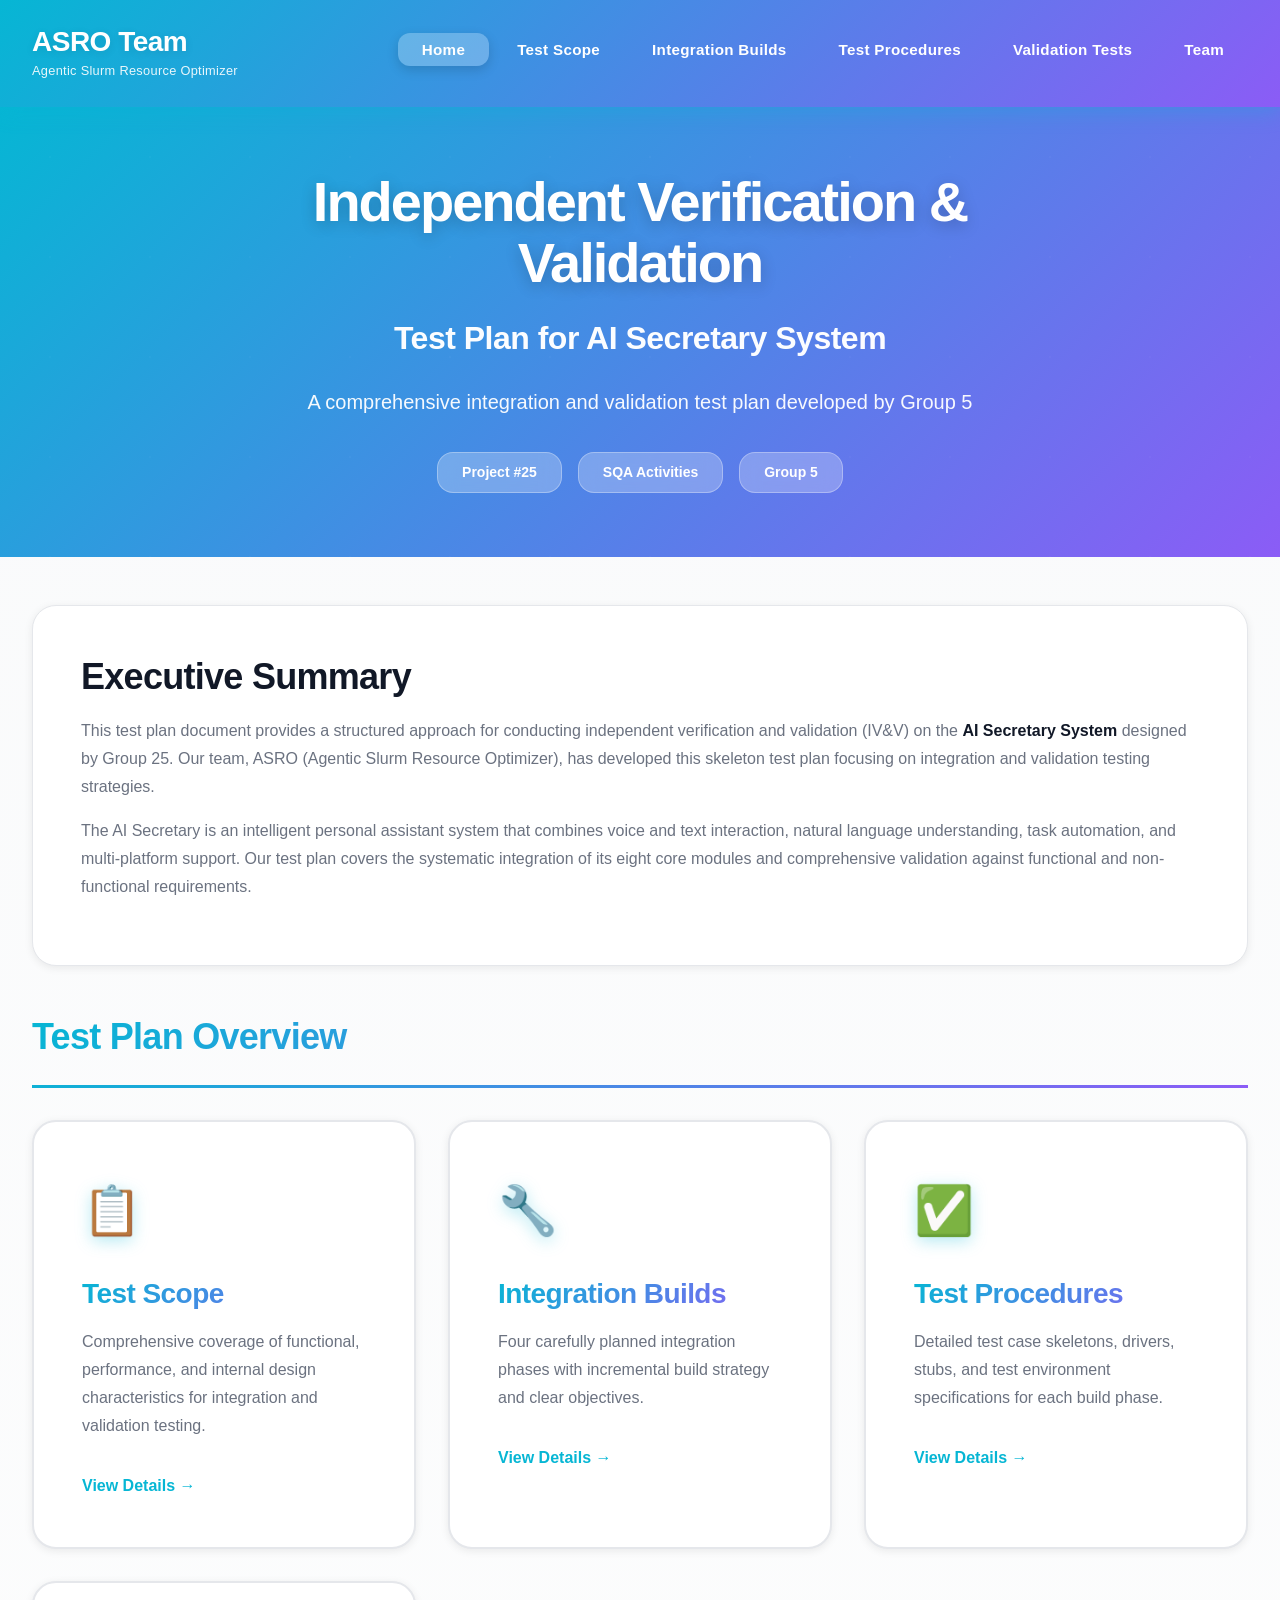
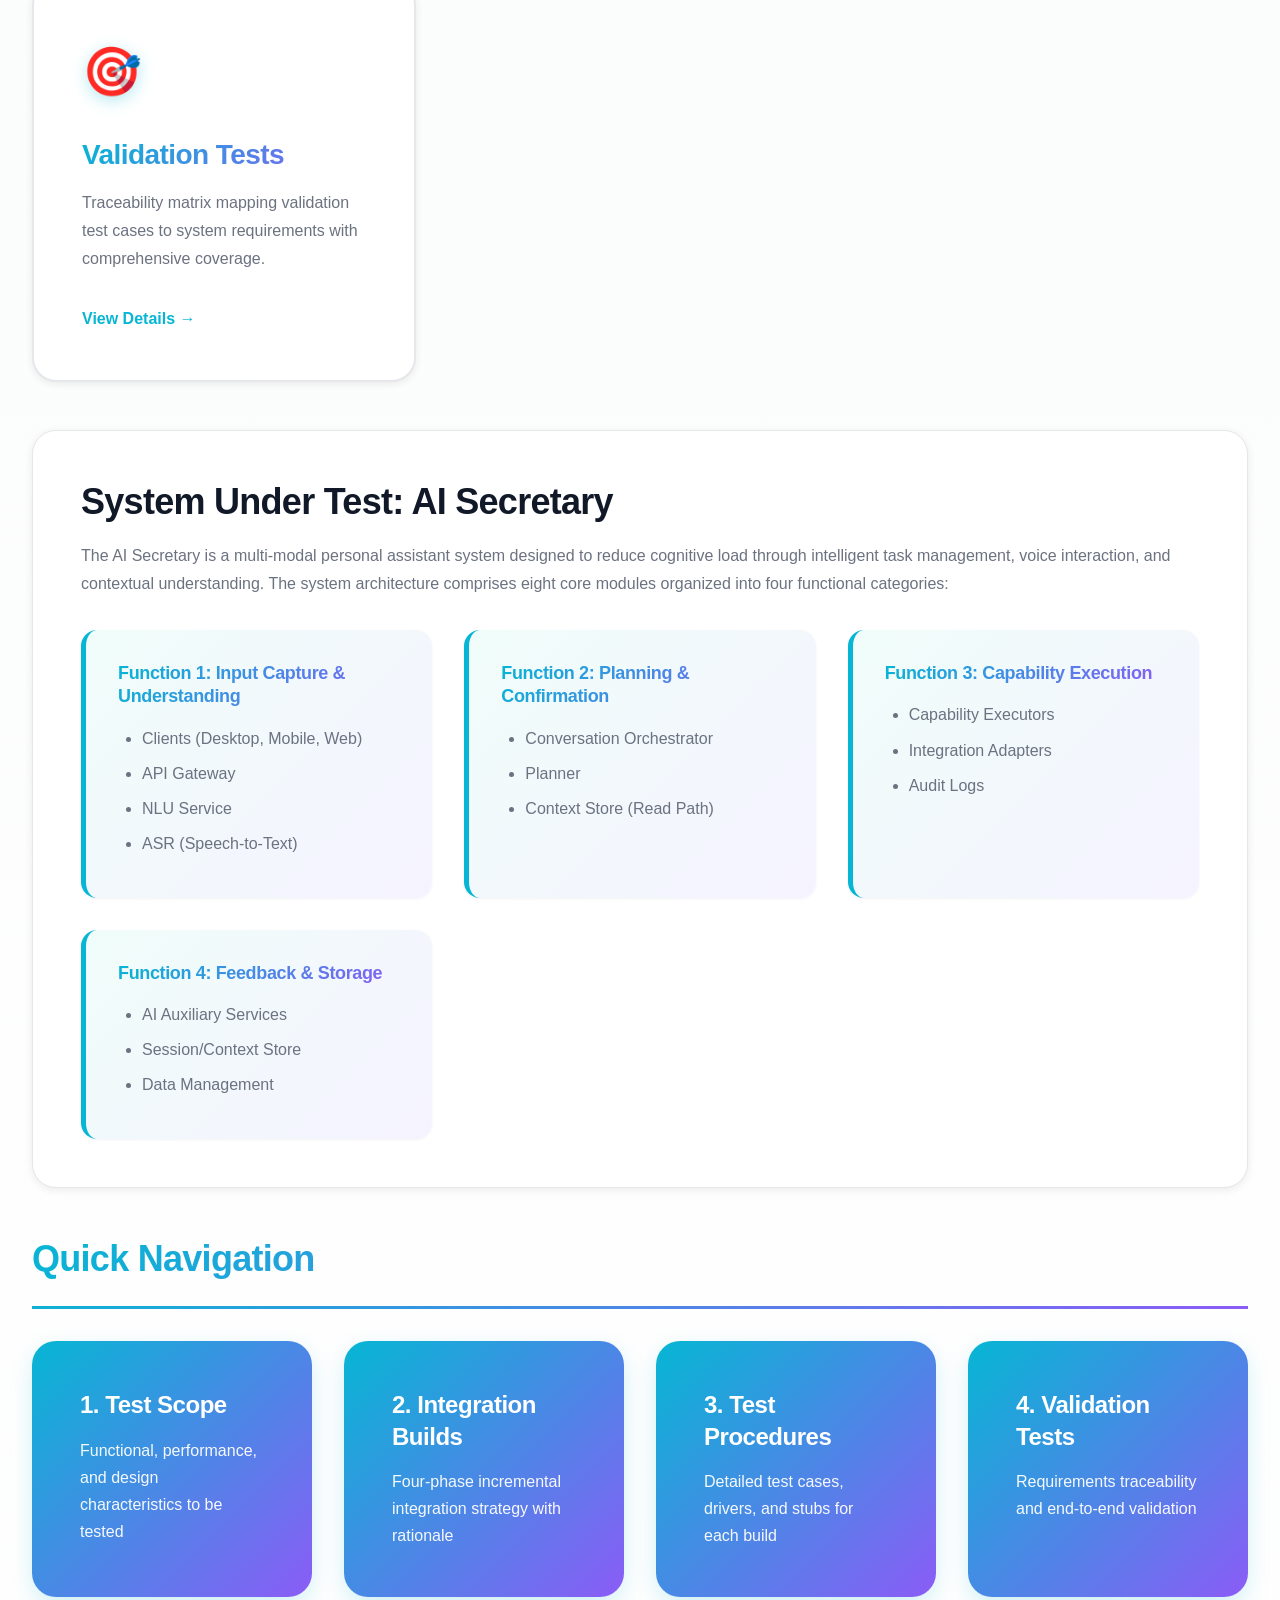
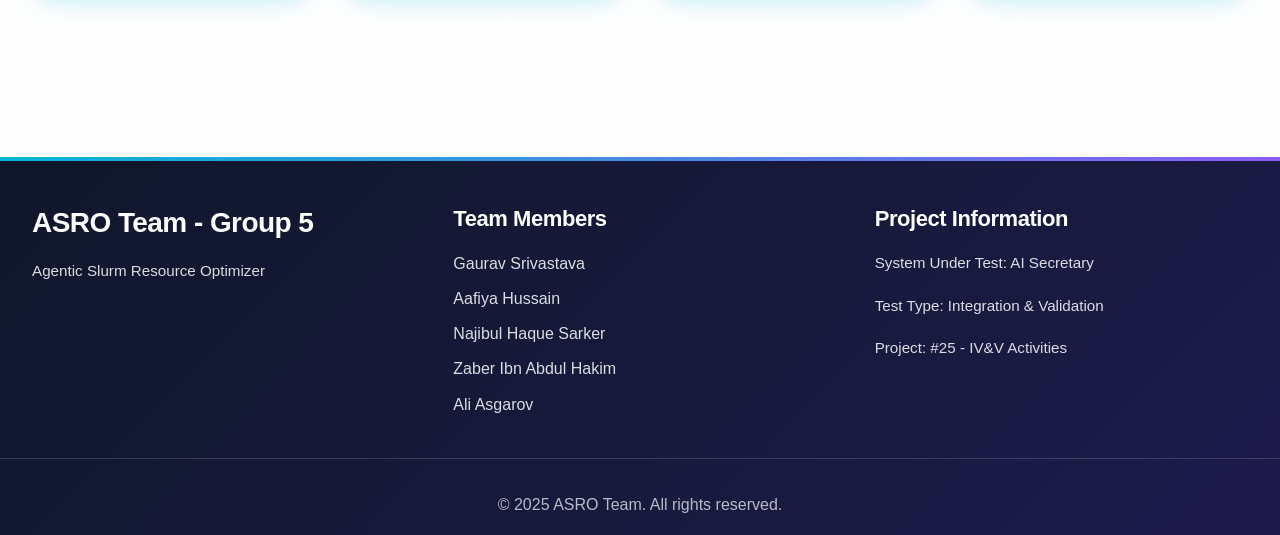
==== commit 83a22bd4: "update with name changes" ====
--- a/index.html
+++ b/index.html
@@ -29,12 +29,12 @@
             <h1 class="hero-title">Independent Verification & Validation</h1>
             <h2 class="hero-subtitle">Test Plan for AI Secretary System</h2>
             <p class="hero-description">
-                A comprehensive integration and validation test plan developed by Group 8
+                A comprehensive integration and validation test plan developed by Group 5
             </p>
             <div class="hero-meta">
-                <span class="badge">Project #2</span>
+                <span class="badge">Project #25</span>
                 <span class="badge">SQA Activities</span>
-                <span class="badge">Group 8</span>
+                <span class="badge">Group 5</span>
             </div>
         </div>
     </header>
@@ -45,7 +45,7 @@
                 <h2>Executive Summary</h2>
                 <p>
                     This test plan document provides a structured approach for conducting independent verification
-                    and validation (IV&V) on the <strong>AI Secretary System</strong> designed by another project team.
+                    and validation (IV&V) on the <strong>AI Secretary System</strong> designed by Group 25.
                     Our team, ASRO (Agentic Slurm Resource Optimizer), has developed this skeleton test plan focusing
                     on integration and validation testing strategies.
                 </p>
@@ -167,7 +167,7 @@
     <footer class="footer">
         <div class="footer-content">
             <div class="footer-section">
-                <h3>ASRO Team - Group 8</h3>
+                <h3>ASRO Team - Group 5</h3>
                 <p>Agentic Slurm Resource Optimizer</p>
             </div>
             <div class="footer-section">
@@ -184,7 +184,7 @@
                 <h4>Project Information</h4>
                 <p>System Under Test: AI Secretary</p>
                 <p>Test Type: Integration & Validation</p>
-                <p>Project: #2 - IV&V Activities</p>
+                <p>Project: #25 - IV&V Activities</p>
             </div>
         </div>
         <div class="footer-bottom">
--- a/styles.css
+++ b/styles.css
@@ -1,6 +1,6 @@
 /* ===================================
    AI Secretary Test Plan Stylesheet
-   ASRO Team - Group 8
+   ASRO Team - Group 5
    Modern & Beautiful Design
    =================================== */
 
